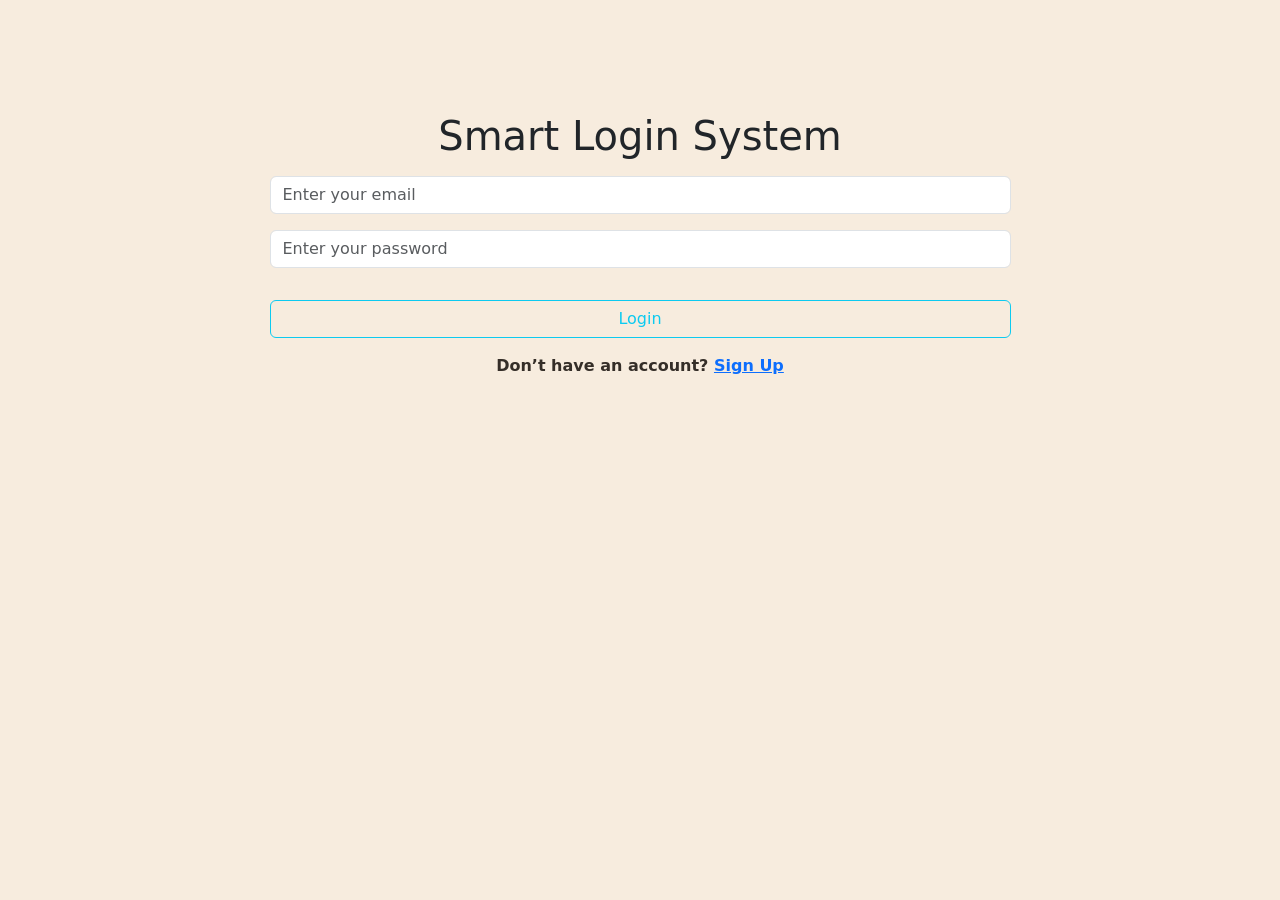
==== display.html @ 16ab787c "Smart Login: fix broken register flow, real logout, inline validation, contrast fixes, README" ====
<!DOCTYPE html>
<html lang="en">
<head>
    <meta charset="UTF-8">
    <meta name="viewport" content="width=device-width, initial-scale=1.0">
    <title>Welcome - Smart Login System</title>
    
    <link rel="stylesheet" href="CSS/all.min.css">
    <link rel="stylesheet" href="CSS/bootstrap.min.css">
    <link rel="stylesheet" href="CSS/style.css">

</head>
<body class="body">

<nav class="navbar custom-navbar">
  <div class="  container-fluid d-flex justify-content-between align-items-center">
    <span class="navbar-brand mb-0 h1 text-white">SMART LOGIN</span>
    <button id="logoutBtn" class="btn btn-outline-warning">Logout</button>
  </div>
</nav>




         <div class=" all container my-5  mb-5">
    <div class="text-center m-auto w-75 p-5">
        <h1 class="fw-bold display-3" id="welcome" style="color: #17A2B8;"></h1>

    </div>
    </div>
  
    

    <script src="JS/bootstrap.bundle.min.js"></script>
    <script src="JS/main.js"></script>
</body>
</html>
---- CSS/style.css ----
body{
    background-color: #F7ECDE;
}

.form-heading {
  background: linear-gradient(to right, #56ab2f, #f2d50f); 
  -webkit-background-clip: text;
  -webkit-text-fill-color: transparent;
}
/* readable secondary text on the cream background */
body .text-note, body p[style*="color: white"], body p[style*="color:white"] {
  color: #352E28 !important;
}
.custom-navbar {
  background-color: #352E28;
  padding: 10px 0;
}
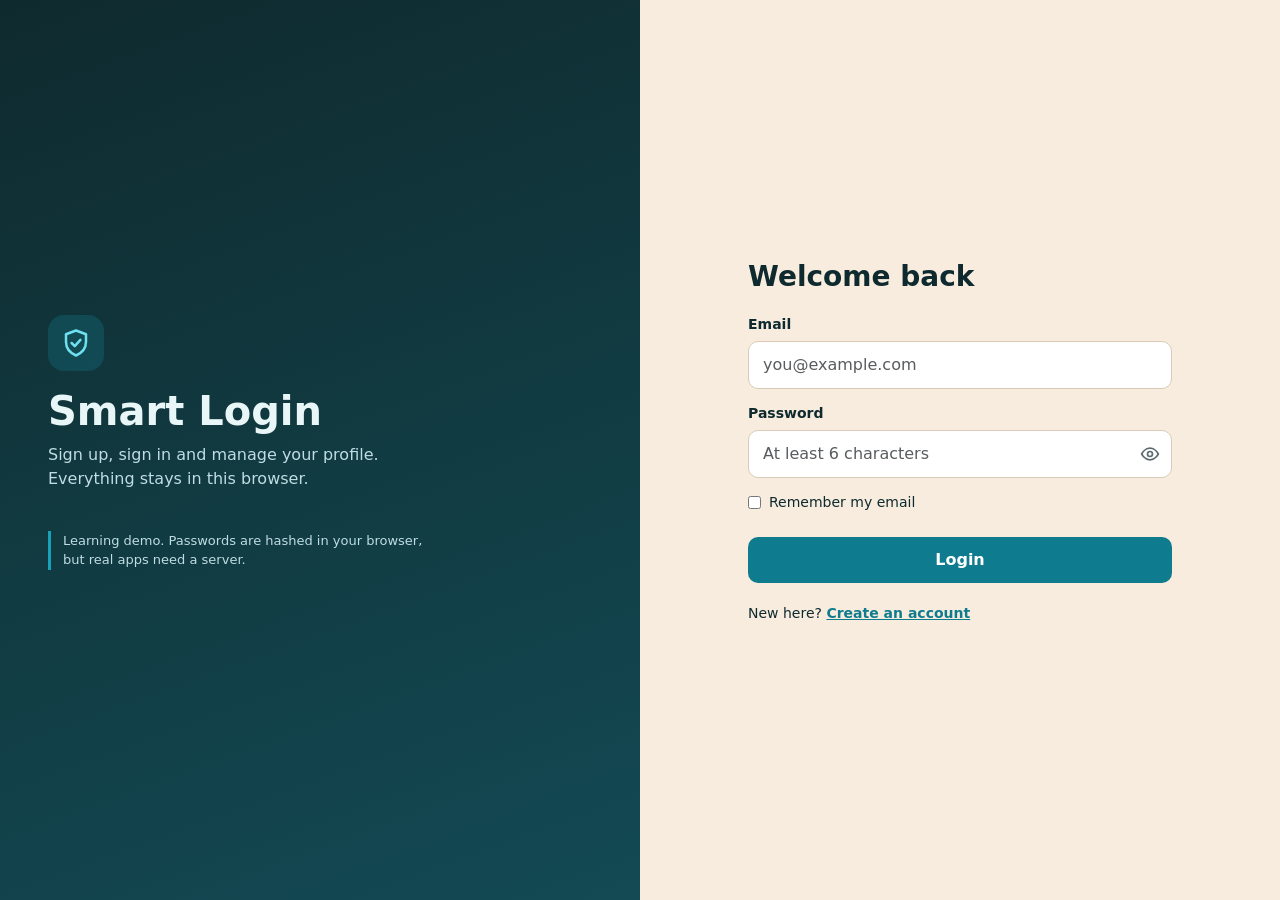
==== commit e0b375e7: "Smart Login 1.1: hashed passwords, profile page, show/hide password, strength meter, new design" ====
--- a/display.html
+++ b/display.html
@@ -1,37 +1,53 @@
 <!DOCTYPE html>
 <html lang="en">
 <head>
-    <meta charset="UTF-8">
-    <meta name="viewport" content="width=device-width, initial-scale=1.0">
-    <title>Welcome - Smart Login System</title>
-    
-    <link rel="stylesheet" href="CSS/all.min.css">
-    <link rel="stylesheet" href="CSS/bootstrap.min.css">
-    <link rel="stylesheet" href="CSS/style.css">
-
+  <meta charset="UTF-8" />
+  <meta name="viewport" content="width=device-width, initial-scale=1.0"/>
+  <title>Profile - Smart Login System</title>
+  <meta property="og:type" content="website" />
+  <meta property="og:title" content="Smart Login System" />
+  <meta property="og:description" content="Login and signup demo with client-side validation, hashed passwords and a profile page, stored in your browser with localStorage." />
+  <meta property="og:url" content="https://malakmo7amed309.github.io/smart-login/" />
+  <meta property="og:image" content="https://malakmo7amed309.github.io/smart-login/og-image.png" />
+  <meta property="og:image:width" content="1200" />
+  <meta property="og:image:height" content="630" />
+  <meta name="twitter:card" content="summary_large_image" />
+  <link rel="stylesheet" href="CSS/bootstrap.min.css">
+  <link rel="stylesheet" href="CSS/style.css">
 </head>
-<body class="body">
-
-<nav class="navbar custom-navbar">
-  <div class="  container-fluid d-flex justify-content-between align-items-center">
-    <span class="navbar-brand mb-0 h1 text-white">SMART LOGIN</span>
-    <button id="logoutBtn" class="btn btn-outline-warning">Logout</button>
+<body>
+<nav class="topnav"><strong>SMART LOGIN</strong><button id="logoutBtn" class="btn-ghost" type="button">Logout</button></nav>
+<main class="dash">
+  <h1 id="welcome"></h1>
+  <p class="muted" id="since"></p>
+  <div class="cards">
+    <section class="card-box">
+      <h2>Profile</h2>
+      <form id="nameForm" novalidate>
+        <label class="lbl" for="newName">Display name</label>
+        <input class="form-control" id="newName" autocomplete="name">
+        <p id="nameMsg" class="msg d-none" role="status"></p>
+        <button class="btn-main" type="submit">Save name</button>
+      </form>
+    </section>
+    <section class="card-box">
+      <h2>Change password</h2>
+      <form id="pwForm" novalidate>
+        <label class="lbl" for="oldPw">Current password</label>
+        <input type="password" class="form-control" id="oldPw" autocomplete="current-password">
+        <label class="lbl" for="newPw">New password</label>
+        <input type="password" class="form-control" id="newPw" autocomplete="new-password">
+        <p id="pwMsg" class="msg d-none" role="status"></p>
+        <button class="btn-main" type="submit">Update password</button>
+      </form>
+    </section>
+    <section class="card-box danger">
+      <h2>Delete account</h2>
+      <p class="muted">Removes this account from this browser. This cannot be undone.</p>
+      <button id="deleteBtn" class="btn-danger" type="button">Delete my account</button>
+    </section>
   </div>
-</nav>
-
-
-
-
-         <div class=" all container my-5  mb-5">
-    <div class="text-center m-auto w-75 p-5">
-        <h1 class="fw-bold display-3" id="welcome" style="color: #17A2B8;"></h1>
-
-    </div>
-    </div>
-  
-    
-
-    <script src="JS/bootstrap.bundle.min.js"></script>
-    <script src="JS/main.js"></script>
+</main>
+<script src="JS/main.js"></script>
 </body>
-</html>+</html>
--- a/CSS/style.css
+++ b/CSS/style.css
@@ -1,19 +1,42 @@
-
- 
-body{
-    background-color: #F7ECDE;
-}
-
-.form-heading {
-  background: linear-gradient(to right, #56ab2f, #f2d50f); 
-  -webkit-background-clip: text;
-  -webkit-text-fill-color: transparent;
-}
-/* readable secondary text on the cream background */
-body .text-note, body p[style*="color: white"], body p[style*="color:white"] {
-  color: #352E28 !important;
-}
-.custom-navbar {
-  background-color: #352E28;
-  padding: 10px 0;
-}
+:root { --ink: #0f2a2e; --teal: #17a2b8; --teal-d: #0e7c8e; --cream: #f7ecde; --card: #fffaf3; --danger: #b3261e; --ok: #1e7a4a; }
+* { box-sizing: border-box; }
+body { margin: 0; background: var(--cream); color: var(--ink); font-family: system-ui, -apple-system, 'Segoe UI', sans-serif; min-height: 100vh; }
+.shell { display: grid; grid-template-columns: 1fr 1fr; min-height: 100vh; }
+.side { background: linear-gradient(160deg, #0f2a2e, #134a54); color: #e8f6f8; padding: 60px 48px; display: flex; flex-direction: column; justify-content: center; }
+.side h1 { font-size: 40px; font-weight: 800; margin: 16px 0 8px; }
+.side p { max-width: 380px; color: #bfdde2; }
+.side .demo { font-size: 13px; margin-top: 24px; border-left: 3px solid var(--teal); padding-left: 12px; }
+.logo { width: 56px; height: 56px; border-radius: 16px; background: rgba(23,162,184,.2); color: #6fe0f0; display: grid; place-items: center; }
+.panel { padding: 60px 48px; max-width: 520px; width: 100%; margin: auto; }
+.panel h2 { font-size: 28px; font-weight: 800; margin-bottom: 20px; }
+.lbl { display: block; font-weight: 600; font-size: 14px; margin: 14px 0 6px; }
+.form-control { border: 1.5px solid #d9cbb8; border-radius: 10px; padding: 11px 14px; background: #fff; }
+.form-control:focus { border-color: var(--teal); box-shadow: 0 0 0 3px rgba(23,162,184,.2); }
+.pw { position: relative; }
+.pw .form-control { padding-right: 46px; }
+.eye { position: absolute; right: 6px; top: 50%; transform: translateY(-50%); border: 0; background: none; color: #5d6b6e; padding: 6px; border-radius: 8px; cursor: pointer; }
+.eye[aria-pressed="true"] { color: var(--teal-d); }
+.check { display: flex; align-items: center; gap: 8px; margin: 14px 0; font-size: 14px; }
+.btn-main, .btn-danger, .btn-ghost { border: 0; border-radius: 10px; padding: 11px 18px; font-weight: 700; cursor: pointer; }
+.btn-main { background: var(--teal-d); color: #fff; width: 100%; margin-top: 10px; }
+.btn-main:hover { background: #0b6573; }
+.btn-danger { background: var(--danger); color: #fff; }
+.btn-ghost { background: transparent; color: #fff; border: 1.5px solid #ffffff66; }
+.btn-ghost:hover { background: #ffffff1a; }
+:focus-visible { outline: 3px solid #f2b705; outline-offset: 2px; }
+.msg { margin: 12px 0 0; font-size: 14px; font-weight: 600; }
+.is-error { color: var(--danger); } .is-ok { color: var(--ok); }
+.alt { margin-top: 20px; font-size: 14px; } .alt a { color: var(--teal-d); font-weight: 700; }
+.meter { height: 6px; background: #e6dccd; border-radius: 6px; margin-top: 10px; overflow: hidden; }
+.meter span { display: block; height: 100%; width: 0; transition: width .2s, background .2s; }
+.hint, .muted { font-size: 13px; color: #5d6b6e; margin: 6px 0 0; }
+.topnav { background: var(--ink); color: #fff; display: flex; justify-content: space-between; align-items: center; padding: 14px 24px; }
+.dash { max-width: 1000px; margin: 0 auto; padding: 40px 20px; }
+.dash h1 { font-size: 38px; font-weight: 800; color: var(--teal-d); margin: 0; }
+.cards { display: grid; grid-template-columns: repeat(auto-fit, minmax(280px, 1fr)); gap: 20px; margin-top: 28px; }
+.card-box { background: var(--card); border: 1px solid #eadfd0; border-radius: 16px; padding: 22px; }
+.card-box h2 { font-size: 18px; font-weight: 800; }
+.card-box.danger { border-color: #e7b9b5; }
+@media (max-width: 800px) { .shell { grid-template-columns: 1fr; } .side { padding: 32px 24px; } .side h1 { font-size: 30px; } .panel { padding: 32px 24px; } }
+@media (prefers-reduced-motion: reduce) { * { transition: none !important; } }
+.card-box .btn-danger { margin-top: 14px; }
